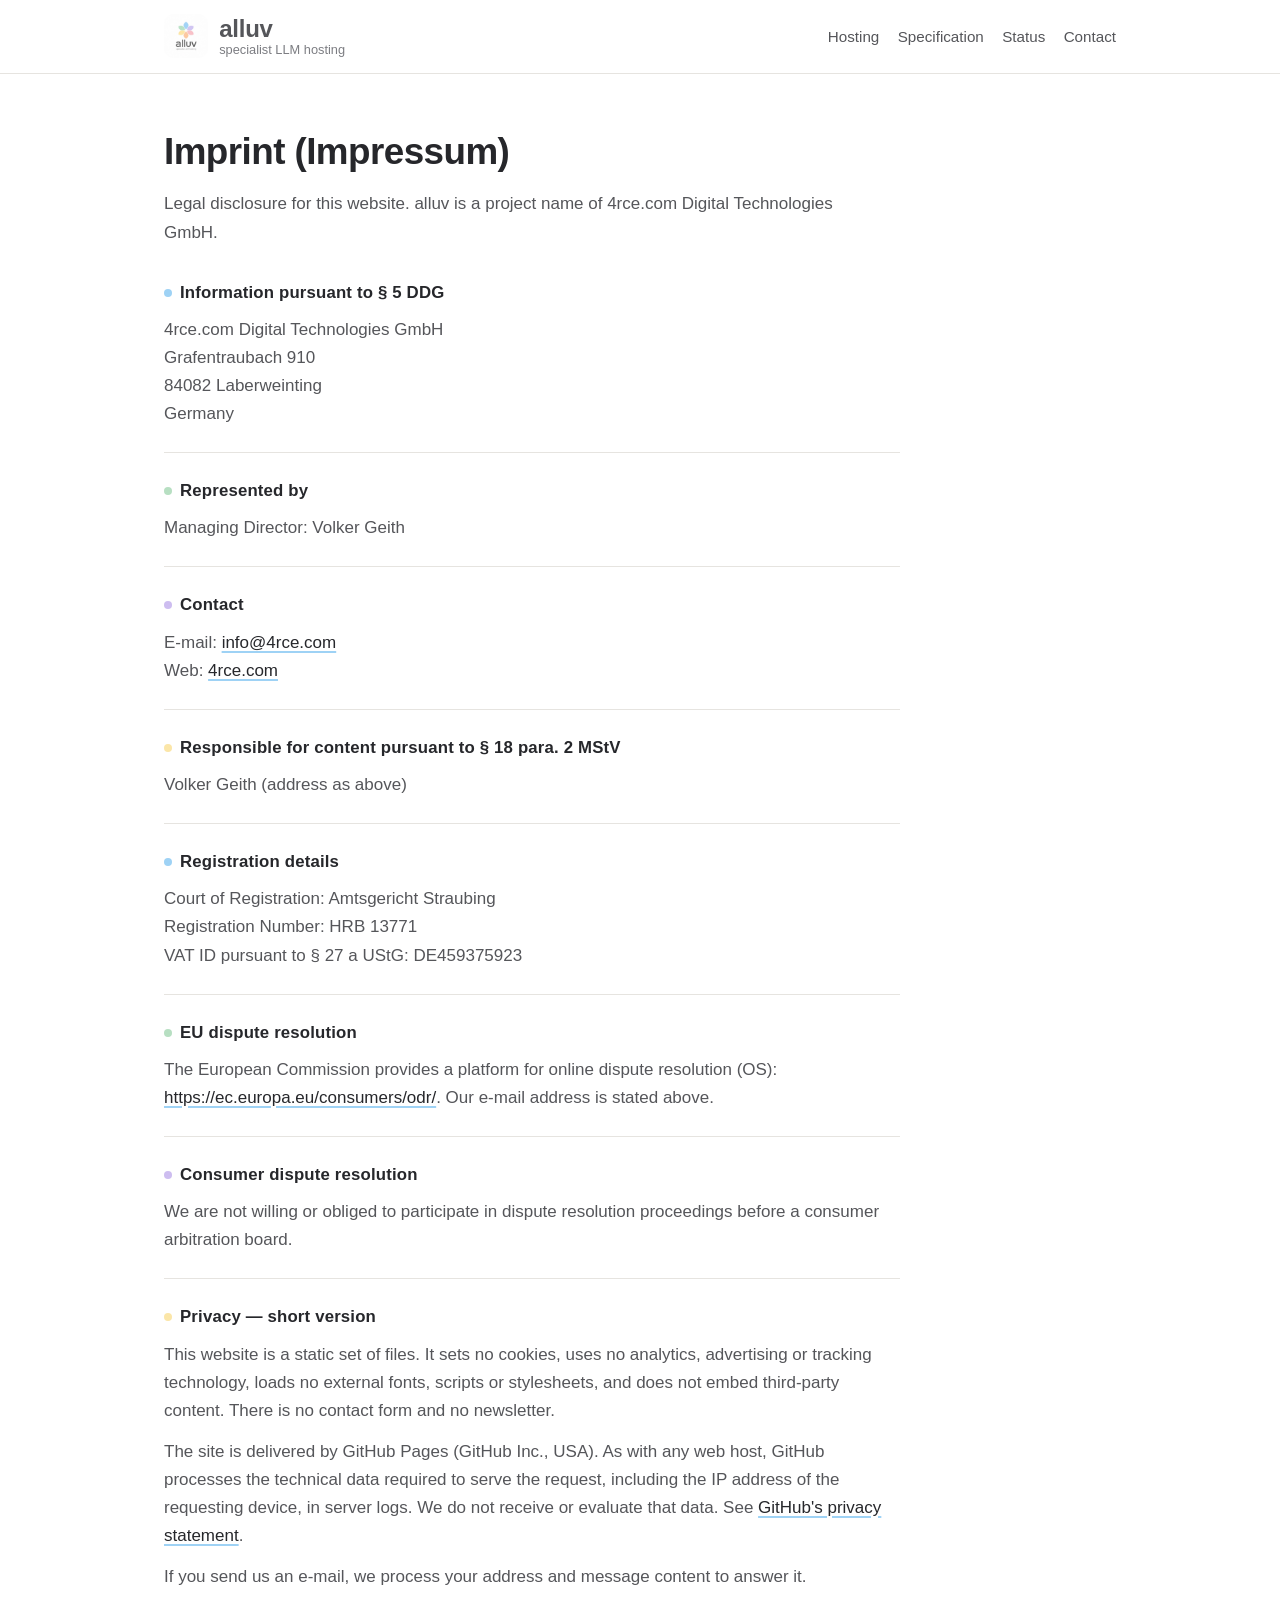
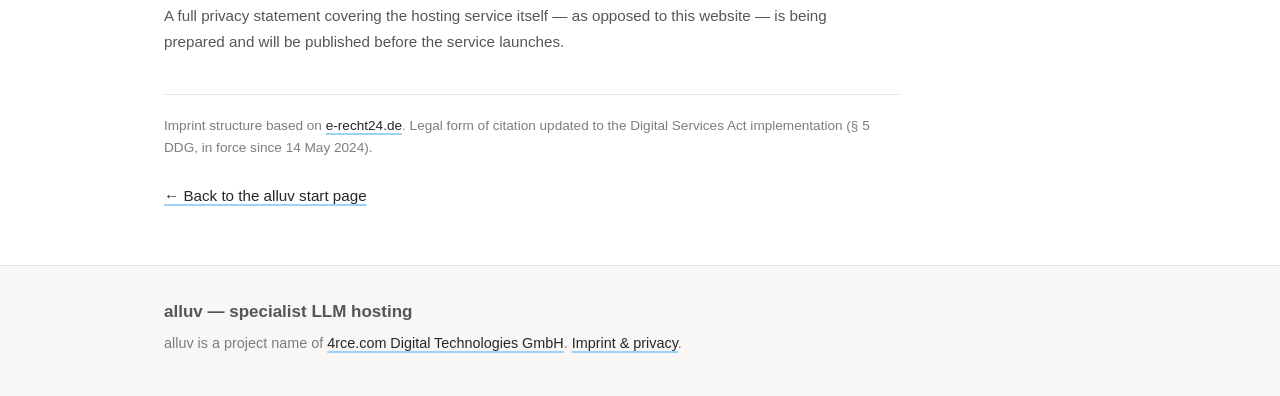
==== imprint.html @ a796c838 "Add imprint and legal disclosure page - imprint.html: information pursuant to § 5 DDG, represented b" ====
<!DOCTYPE html>
<html lang="en">
<head>
<meta charset="utf-8">
<meta name="viewport" content="width=device-width, initial-scale=1">
<title>Imprint (Impressum) — alluv</title>
<meta name="description" content="Imprint and legal disclosure for alluv, a project of 4rce.com Digital Technologies GmbH, Laberweinting, Germany.">
<meta name="robots" content="noindex,follow">
<link rel="canonical" href="https://dl4rce.github.io/alluv-website/imprint.html">
<meta name="theme-color" content="#ffffff">

<link rel="icon" href="assets/alluv-logo.jpg" type="image/jpeg">
<link rel="stylesheet" href="site.css">
</head>
<body>
<a class="skip-link" href="#main">Skip to content</a>

<header class="site-header">
  <div class="shell header-inner">
    <a class="brand" href="index.html">
      <img class="brand-mark" src="assets/alluv-logo.jpg" alt="" width="48" height="48" decoding="async">
      <span class="brand-text">
        <span class="brand-name">alluv</span>
        <span class="brand-tag">specialist LLM hosting</span>
      </span>
    </a>
    <nav class="site-nav" aria-label="Main">
      <a href="index.html#hosting">Hosting</a>
      <a href="index.html#specification">Specification</a>
      <a href="index.html#status">Status</a>
      <a href="index.html#contact">Contact</a>
    </nav>
  </div>
</header>

<main id="main" class="legal">
  <div class="shell">
    <h1>Imprint (Impressum)</h1>
    <p class="section-intro">
      Legal disclosure for this website. alluv is a project name of
      4rce.com Digital Technologies GmbH.
    </p>

    <section class="legal-block">
      <h2>Information pursuant to § 5 DDG</h2>
      <p>
        4rce.com Digital Technologies GmbH<br>
        Grafentraubach 910<br>
        84082 Laberweinting<br>
        Germany
      </p>
    </section>

    <section class="legal-block">
      <h2>Represented by</h2>
      <p>Managing Director: Volker Geith</p>
    </section>

    <section class="legal-block">
      <h2>Contact</h2>
      <p>
        E-mail: <a href="mailto:info@4rce.com">info@4rce.com</a><br>
        Web: <a href="https://4rce.com" rel="noopener">4rce.com</a>
      </p>
    </section>

    <section class="legal-block">
      <h2>Responsible for content pursuant to § 18 para. 2 MStV</h2>
      <p>Volker Geith (address as above)</p>
    </section>

    <section class="legal-block">
      <h2>Registration details</h2>
      <p>
        Court of Registration: Amtsgericht Straubing<br>
        Registration Number: HRB 13771<br>
        VAT ID pursuant to § 27 a UStG: DE459375923
      </p>
    </section>

    <section class="legal-block">
      <h2>EU dispute resolution</h2>
      <p>
        The European Commission provides a platform for online dispute resolution (OS):
        <a href="https://ec.europa.eu/consumers/odr/" rel="noopener noreferrer">https://ec.europa.eu/consumers/odr/</a>.
        Our e-mail address is stated above.
      </p>
    </section>

    <section class="legal-block">
      <h2>Consumer dispute resolution</h2>
      <p>
        We are not willing or obliged to participate in dispute resolution proceedings
        before a consumer arbitration board.
      </p>
    </section>

    <section class="legal-block">
      <h2>Privacy — short version</h2>
      <p>
        This website is a static set of files. It sets no cookies, uses no analytics,
        advertising or tracking technology, loads no external fonts, scripts or stylesheets,
        and does not embed third-party content. There is no contact form and no newsletter.
      </p>
      <p>
        The site is delivered by GitHub Pages (GitHub Inc., USA). As with any web host,
        GitHub processes the technical data required to serve the request, including the
        IP address of the requesting device, in server logs. We do not receive or evaluate
        that data. See <a href="https://docs.github.com/en/site-policy/privacy-policies/github-general-privacy-statement" rel="noopener noreferrer">GitHub's privacy statement</a>.
      </p>
      <p>
        If you send us an e-mail, we process your address and message content to answer it.
      </p>
      <p class="note">
        A full privacy statement covering the hosting service itself — as opposed to this
        website — is being prepared and will be published before the service launches.
      </p>
    </section>

    <p class="legal-source">
      Imprint structure based on <a href="https://www.e-recht24.de" rel="noopener noreferrer">e-recht24.de</a>.
      Legal form of citation updated to the Digital Services Act implementation
      (§ 5 DDG, in force since 14 May 2024).
    </p>

    <p class="legal-back"><a href="index.html">← Back to the alluv start page</a></p>
  </div>
</main>

<footer class="site-footer">
  <div class="shell footer-inner">
    <p class="footer-brand">alluv — specialist LLM hosting</p>
    <p class="footer-note">
      alluv is a project name of
      <a href="https://4rce.com" rel="noopener">4rce.com Digital Technologies GmbH</a>.
      <a href="imprint.html">Imprint &amp; privacy</a>.
    </p>
  </div>
</footer>
</body>
</html>
---- site.css ----
/*
  alluv — site stylesheet.
  Palette derives from the six-petal logo mark: pastel blue, green, violet, yellow,
  pink and orange on white, with a graphite wordmark. No external fonts, no
  dependencies, no trackers. System typography only.
*/

:root {
  --paper: #ffffff;
  --paper-alt: #f8f7f5;
  --graphite: #55565a;
  --graphite-soft: #7c7d82;
  --line: #e6e4e0;
  --ink: #26272b;

  --petal-blue: #9ed2f5;
  --petal-green: #b7dfc2;
  --petal-violet: #cdbdf0;
  --petal-yellow: #fbe6a8;
  --petal-pink: #f9c8ce;
  --petal-orange: #f8cba6;

  --radius: 14px;
  --shell: 62rem;
}

*,
*::before,
*::after {
  box-sizing: border-box;
}

html {
  -webkit-text-size-adjust: 100%;
}

body {
  margin: 0;
  background: var(--paper);
  color: var(--ink);
  font-family: -apple-system, BlinkMacSystemFont, "Segoe UI", Roboto, "Helvetica Neue", Arial, sans-serif;
  font-size: 1.0625rem;
  line-height: 1.65;
}

img {
  max-width: 100%;
  height: auto;
}

a {
  color: var(--ink);
  text-decoration-color: var(--petal-blue);
  text-decoration-thickness: 2px;
  text-underline-offset: 3px;
}

a:hover {
  text-decoration-color: var(--graphite);
}

:focus-visible {
  outline: 3px solid var(--petal-violet);
  outline-offset: 2px;
  border-radius: 4px;
}

.skip-link {
  position: absolute;
  left: -9999px;
  top: 0;
  background: var(--ink);
  color: var(--paper);
  padding: 0.6rem 1rem;
  z-index: 10;
}

.skip-link:focus {
  left: 0.5rem;
  top: 0.5rem;
}

.shell {
  width: 100%;
  max-width: var(--shell);
  margin: 0 auto;
  padding: 0 1.25rem;
}

/* ---------- header ---------- */

.site-header {
  border-bottom: 1px solid var(--line);
  background: var(--paper);
}

.header-inner {
  display: flex;
  flex-wrap: wrap;
  align-items: center;
  justify-content: space-between;
  gap: 0.75rem 1.5rem;
  padding-top: 0.9rem;
  padding-bottom: 0.9rem;
}

.brand {
  display: flex;
  align-items: center;
  gap: 0.7rem;
  text-decoration: none;
}

.brand-mark {
  width: 44px;
  height: 44px;
  border-radius: 10px;
  object-fit: cover;
}

.brand-text {
  display: flex;
  flex-direction: column;
  line-height: 1.15;
}

.brand-name {
  font-size: 1.5rem;
  font-weight: 600;
  letter-spacing: -0.01em;
  color: var(--graphite);
}

.brand-tag {
  font-size: 0.8rem;
  color: var(--graphite-soft);
}

.site-nav {
  display: flex;
  flex-wrap: wrap;
  gap: 0.35rem 1.15rem;
  font-size: 0.95rem;
}

.site-nav a {
  text-decoration: none;
  color: var(--graphite);
}

.site-nav a:hover {
  color: var(--ink);
  text-decoration: underline;
  text-decoration-color: var(--petal-blue);
}

/* ---------- hero ---------- */

.hero {
  padding: 3.5rem 0 3rem;
  background:
    radial-gradient(60rem 26rem at 12% -10%, rgba(158, 210, 245, 0.30), transparent 65%),
    radial-gradient(48rem 22rem at 88% 0%, rgba(205, 189, 240, 0.28), transparent 68%),
    radial-gradient(40rem 20rem at 60% 110%, rgba(251, 230, 168, 0.28), transparent 70%),
    var(--paper);
}

.hero h1 {
  margin: 0.6rem 0 1rem;
  font-size: clamp(2rem, 5.2vw, 3.2rem);
  line-height: 1.12;
  letter-spacing: -0.02em;
  font-weight: 600;
}

.pill {
  display: inline-block;
  margin: 0;
  padding: 0.25rem 0.75rem;
  border: 1px solid var(--line);
  border-radius: 999px;
  background: rgba(255, 255, 255, 0.75);
  font-size: 0.8rem;
  letter-spacing: 0.04em;
  text-transform: uppercase;
  color: var(--graphite);
}

.lead {
  max-width: 44rem;
  font-size: 1.15rem;
  color: var(--graphite);
}

.cta-row {
  display: flex;
  flex-wrap: wrap;
  gap: 0.65rem;
  margin: 1.6rem 0 0;
}

.button {
  display: inline-block;
  padding: 0.6rem 1.1rem;
  border-radius: 999px;
  border: 1px solid var(--ink);
  background: var(--ink);
  color: var(--paper);
  text-decoration: none;
  font-size: 0.95rem;
}

.button:hover {
  background: var(--graphite);
  border-color: var(--graphite);
  color: var(--paper);
}

.button-quiet {
  background: transparent;
  color: var(--ink);
}

.button-quiet:hover {
  background: var(--paper-alt);
  color: var(--ink);
}

.hero-mark {
  display: block;
  width: min(20rem, 70%);
  margin: 2.75rem auto 0;
  border-radius: var(--radius);
}

/* ---------- bands ---------- */

.band {
  padding: 3rem 0;
  border-top: 1px solid var(--line);
}

.band-alt {
  background: var(--paper-alt);
}

.band h2 {
  margin: 0 0 0.5rem;
  font-size: clamp(1.4rem, 3vw, 1.85rem);
  font-weight: 600;
  letter-spacing: -0.01em;
}

.section-intro {
  max-width: 44rem;
  margin: 0 0 1.75rem;
  color: var(--graphite);
}

.cards {
  display: grid;
  grid-template-columns: repeat(auto-fit, minmax(15rem, 1fr));
  gap: 1rem;
  margin: 0;
  padding: 0;
  list-style: none;
}

.card {
  padding: 1.15rem 1.25rem 1.3rem;
  border: 1px solid var(--line);
  border-radius: var(--radius);
  background: var(--paper);
}

.card h3 {
  margin: 0 0 0.45rem;
  font-size: 1.05rem;
  font-weight: 600;
}

.card p {
  margin: 0;
  color: var(--graphite);
  font-size: 0.98rem;
}

.card:nth-child(1) { border-top: 3px solid var(--petal-blue); }
.card:nth-child(2) { border-top: 3px solid var(--petal-green); }
.card:nth-child(3) { border-top: 3px solid var(--petal-violet); }

.spec-list {
  margin: 0;
  padding: 0;
  list-style: none;
  display: grid;
  grid-template-columns: repeat(auto-fit, minmax(20rem, 1fr));
  gap: 0.5rem 2rem;
  max-width: 52rem;
}

.spec-list li {
  padding-left: 1.4rem;
  position: relative;
  color: var(--graphite);
}

.spec-list li::before {
  content: "";
  position: absolute;
  left: 0;
  top: 0.62em;
  width: 0.6rem;
  height: 0.6rem;
  border-radius: 50%;
  background: var(--petal-blue);
}

.spec-list li:nth-child(2n)::before { background: var(--petal-green); }
.spec-list li:nth-child(3n)::before { background: var(--petal-violet); }
.spec-list li:nth-child(5n)::before { background: var(--petal-yellow); }

.note {
  margin: 1.5rem 0 0;
  max-width: 44rem;
  font-size: 0.95rem;
  color: var(--graphite-soft);
}

.status-list {
  margin: 0;
  display: grid;
  grid-template-columns: minmax(9rem, 12rem) 1fr;
  gap: 0.6rem 1.5rem;
  max-width: 46rem;
}

.status-list dt {
  font-weight: 600;
  color: var(--ink);
}

.status-list dd {
  margin: 0;
  color: var(--graphite);
}

/* ---------- footer ---------- */

.site-footer {
  border-top: 1px solid var(--line);
  padding: 2rem 0 2.5rem;
  background: var(--paper-alt);
}

.footer-brand {
  margin: 0 0 0.4rem;
  font-weight: 600;
  color: var(--graphite);
}

.footer-note {
  margin: 0;
  max-width: 46rem;
  font-size: 0.9rem;
  color: var(--graphite-soft);
}

/* ---------- legal pages ---------- */

.legal {
  padding: 3rem 0 3.5rem;
}

.legal h1 {
  margin: 0 0 0.5rem;
  font-size: clamp(1.7rem, 4vw, 2.3rem);
  font-weight: 600;
  letter-spacing: -0.015em;
}

.legal .section-intro {
  margin-bottom: 2rem;
}

.legal-block {
  max-width: 46rem;
  padding-top: 1.5rem;
  margin-top: 1.5rem;
  border-top: 1px solid var(--line);
}

.legal-block:first-of-type {
  border-top: 0;
  padding-top: 0;
  margin-top: 0;
}

.legal-block h2 {
  margin: 0 0 0.6rem;
  font-size: 1.05rem;
  font-weight: 600;
  letter-spacing: 0.01em;
}

.legal-block h2::before {
  content: "";
  display: inline-block;
  width: 0.5rem;
  height: 0.5rem;
  margin-right: 0.5rem;
  border-radius: 50%;
  background: var(--petal-blue);
  vertical-align: 0.06em;
}

.legal-block:nth-of-type(4n + 2) h2::before { background: var(--petal-green); }
.legal-block:nth-of-type(4n + 3) h2::before { background: var(--petal-violet); }
.legal-block:nth-of-type(4n + 4) h2::before { background: var(--petal-yellow); }

.legal-block p {
  margin: 0 0 0.8rem;
  color: var(--graphite);
}

.legal-block p:last-child {
  margin-bottom: 0;
}

.legal-source {
  max-width: 46rem;
  margin: 2.5rem 0 0;
  padding-top: 1.25rem;
  border-top: 1px solid var(--line);
  font-size: 0.85rem;
  color: var(--graphite-soft);
}

.legal-back {
  margin: 1.5rem 0 0;
  font-size: 0.95rem;
}

@media (max-width: 34rem) {
  .status-list {
    grid-template-columns: 1fr;
    gap: 0.15rem;
  }

  .status-list dd {
    margin-bottom: 0.7rem;
  }

  .hero {
    padding-top: 2.5rem;
  }
}

@media (prefers-reduced-motion: reduce) {
  * {
    animation: none !important;
    transition: none !important;
  }
}
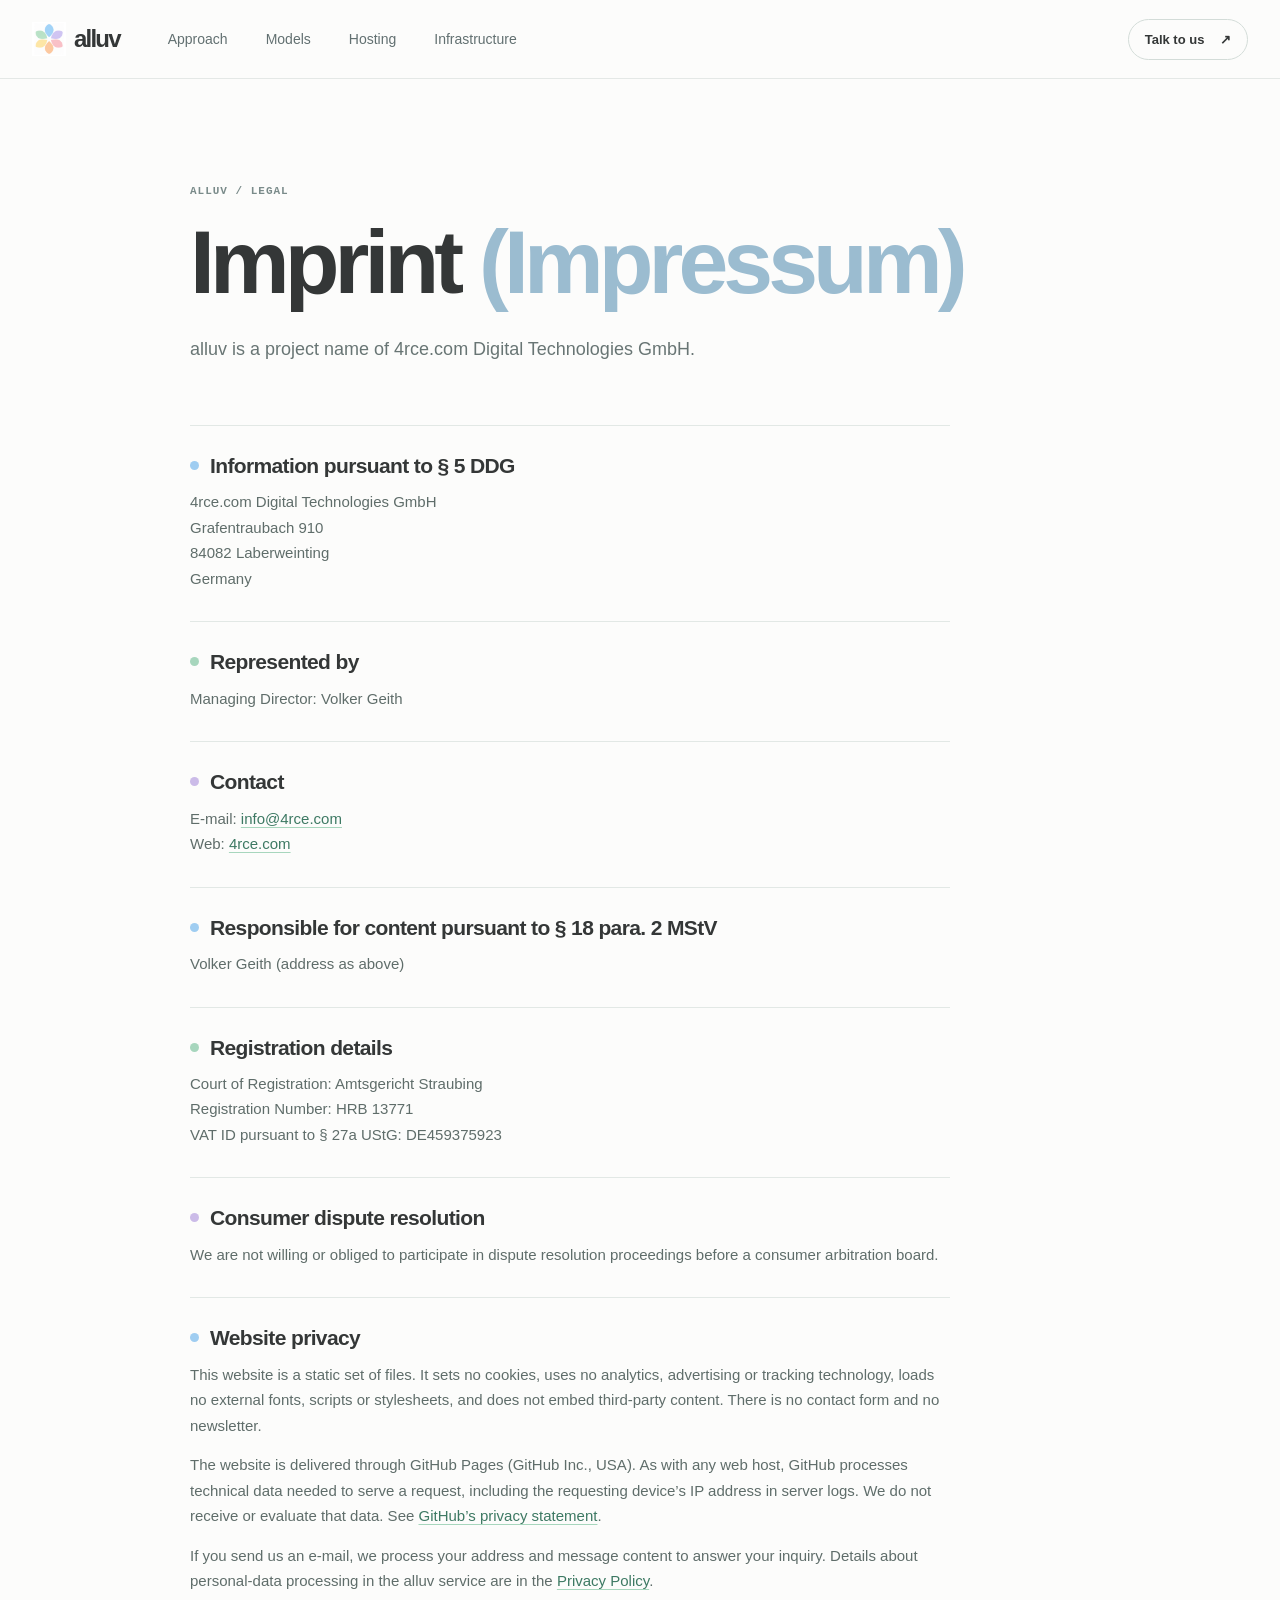
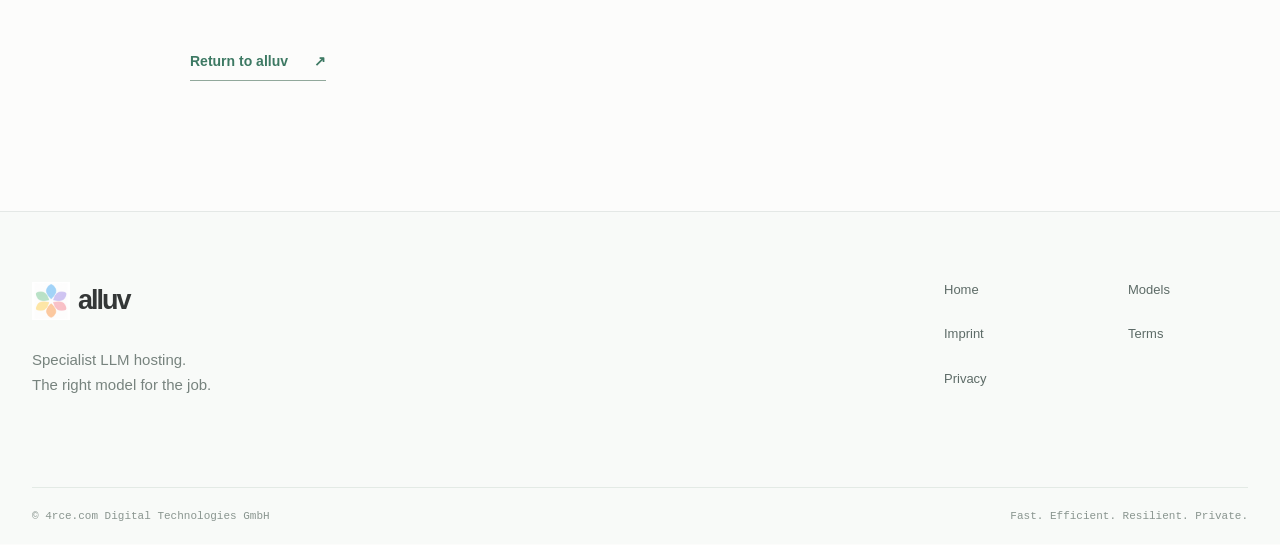
==== commit 21939fad: "Consolidate alluv pre-launch website Co-authored-by: Cursor <cursoragent@cursor.com>" ====
--- a/imprint.html
+++ b/imprint.html
@@ -1,141 +1,30 @@
-<!DOCTYPE html>
+<!doctype html>
 <html lang="en">
 <head>
-<meta charset="utf-8">
-<meta name="viewport" content="width=device-width, initial-scale=1">
-<title>Imprint (Impressum) — alluv</title>
-<meta name="description" content="Imprint and legal disclosure for alluv, a project of 4rce.com Digital Technologies GmbH, Laberweinting, Germany.">
-<meta name="robots" content="noindex,follow">
-<link rel="canonical" href="https://dl4rce.github.io/alluv-website/imprint.html">
-<meta name="theme-color" content="#ffffff">
-
-<link rel="icon" href="assets/alluv-logo.jpg" type="image/jpeg">
-<link rel="stylesheet" href="site.css">
+  <meta charset="utf-8">
+  <meta name="viewport" content="width=device-width, initial-scale=1">
+  <meta name="theme-color" content="#fcfcfb">
+  <meta name="description" content="Imprint and legal disclosure for alluv, a project of 4rce.com Digital Technologies GmbH.">
+  <meta name="robots" content="noindex,follow">
+  <link rel="canonical" href="https://alluv.ai/imprint.html">
+  <title>Imprint (Impressum) · alluv</title>
+  <link rel="icon" href="/assets/alluv-mark.png" type="image/png">
+  <link rel="stylesheet" href="/site.css?v=3">
 </head>
 <body>
-<a class="skip-link" href="#main">Skip to content</a>
-
-<header class="site-header">
-  <div class="shell header-inner">
-    <a class="brand" href="index.html">
-      <img class="brand-mark" src="assets/alluv-logo.jpg" alt="" width="48" height="48" decoding="async">
-      <span class="brand-text">
-        <span class="brand-name">alluv</span>
-        <span class="brand-tag">specialist LLM hosting</span>
-      </span>
-    </a>
-    <nav class="site-nav" aria-label="Main">
-      <a href="index.html#hosting">Hosting</a>
-      <a href="index.html#specification">Specification</a>
-      <a href="index.html#status">Status</a>
-      <a href="index.html#contact">Contact</a>
-    </nav>
-  </div>
-</header>
-
-<main id="main" class="legal">
-  <div class="shell">
-    <h1>Imprint (Impressum)</h1>
-    <p class="section-intro">
-      Legal disclosure for this website. alluv is a project name of
-      4rce.com Digital Technologies GmbH.
-    </p>
-
-    <section class="legal-block">
-      <h2>Information pursuant to § 5 DDG</h2>
-      <p>
-        4rce.com Digital Technologies GmbH<br>
-        Grafentraubach 910<br>
-        84082 Laberweinting<br>
-        Germany
-      </p>
-    </section>
-
-    <section class="legal-block">
-      <h2>Represented by</h2>
-      <p>Managing Director: Volker Geith</p>
-    </section>
-
-    <section class="legal-block">
-      <h2>Contact</h2>
-      <p>
-        E-mail: <a href="mailto:info@4rce.com">info@4rce.com</a><br>
-        Web: <a href="https://4rce.com" rel="noopener">4rce.com</a>
-      </p>
-    </section>
-
-    <section class="legal-block">
-      <h2>Responsible for content pursuant to § 18 para. 2 MStV</h2>
-      <p>Volker Geith (address as above)</p>
-    </section>
-
-    <section class="legal-block">
-      <h2>Registration details</h2>
-      <p>
-        Court of Registration: Amtsgericht Straubing<br>
-        Registration Number: HRB 13771<br>
-        VAT ID pursuant to § 27 a UStG: DE459375923
-      </p>
-    </section>
-
-    <section class="legal-block">
-      <h2>EU dispute resolution</h2>
-      <p>
-        The European Commission provides a platform for online dispute resolution (OS):
-        <a href="https://ec.europa.eu/consumers/odr/" rel="noopener noreferrer">https://ec.europa.eu/consumers/odr/</a>.
-        Our e-mail address is stated above.
-      </p>
-    </section>
-
-    <section class="legal-block">
-      <h2>Consumer dispute resolution</h2>
-      <p>
-        We are not willing or obliged to participate in dispute resolution proceedings
-        before a consumer arbitration board.
-      </p>
-    </section>
-
-    <section class="legal-block">
-      <h2>Privacy — short version</h2>
-      <p>
-        This website is a static set of files. It sets no cookies, uses no analytics,
-        advertising or tracking technology, loads no external fonts, scripts or stylesheets,
-        and does not embed third-party content. There is no contact form and no newsletter.
-      </p>
-      <p>
-        The site is delivered by GitHub Pages (GitHub Inc., USA). As with any web host,
-        GitHub processes the technical data required to serve the request, including the
-        IP address of the requesting device, in server logs. We do not receive or evaluate
-        that data. See <a href="https://docs.github.com/en/site-policy/privacy-policies/github-general-privacy-statement" rel="noopener noreferrer">GitHub's privacy statement</a>.
-      </p>
-      <p>
-        If you send us an e-mail, we process your address and message content to answer it.
-      </p>
-      <p class="note">
-        A full privacy statement covering the hosting service itself — as opposed to this
-        website — is being prepared and will be published before the service launches.
-      </p>
-    </section>
-
-    <p class="legal-source">
-      Imprint structure based on <a href="https://www.e-recht24.de" rel="noopener noreferrer">e-recht24.de</a>.
-      Legal form of citation updated to the Digital Services Act implementation
-      (§ 5 DDG, in force since 14 May 2024).
-    </p>
-
-    <p class="legal-back"><a href="index.html">← Back to the alluv start page</a></p>
-  </div>
-</main>
-
-<footer class="site-footer">
-  <div class="shell footer-inner">
-    <p class="footer-brand">alluv — specialist LLM hosting</p>
-    <p class="footer-note">
-      alluv is a project name of
-      <a href="https://4rce.com" rel="noopener">4rce.com Digital Technologies GmbH</a>.
-      <a href="imprint.html">Imprint &amp; privacy</a>.
-    </p>
-  </div>
-</footer>
+  <a class="skip-link" href="#main">Skip to content</a>
+  <header class="site-header"><div class="container header-inner"><a class="brand" href="/" aria-label="alluv home"><img src="/assets/alluv-mark.png" alt="" width="34" height="34"><span>alluv</span></a><nav class="desktop-nav" aria-label="Primary"><a href="/#approach">Approach</a><a href="/models/">Models</a><a href="/#hosting">Hosting</a><a href="/#infrastructure">Infrastructure</a></nav><a class="header-link" href="mailto:info@4rce.com?subject=alluv%20inquiry">Talk to us <span aria-hidden="true">↗</span></a></div></header>
+  <main id="main" class="legal-page"><div class="container legal-content">
+    <p class="eyebrow">ALLUV / LEGAL</p><h1>Imprint <em>(Impressum)</em></h1><p class="legal-intro">alluv is a project name of 4rce.com Digital Technologies GmbH.</p>
+    <section class="legal-block"><h2>Information pursuant to § 5 DDG</h2><p>4rce.com Digital Technologies GmbH<br>Grafentraubach 910<br>84082 Laberweinting<br>Germany</p></section>
+    <section class="legal-block"><h2>Represented by</h2><p>Managing Director: Volker Geith</p></section>
+    <section class="legal-block"><h2>Contact</h2><p>E-mail: <a href="mailto:info@4rce.com">info@4rce.com</a><br>Web: <a href="https://4rce.com" rel="noopener">4rce.com</a></p></section>
+    <section class="legal-block"><h2>Responsible for content pursuant to § 18 para. 2 MStV</h2><p>Volker Geith (address as above)</p></section>
+    <section class="legal-block"><h2>Registration details</h2><p>Court of Registration: Amtsgericht Straubing<br>Registration Number: HRB 13771<br>VAT ID pursuant to § 27a UStG: DE459375923</p></section>
+    <section class="legal-block"><h2>Consumer dispute resolution</h2><p>We are not willing or obliged to participate in dispute resolution proceedings before a consumer arbitration board.</p></section>
+    <section class="legal-block"><h2>Website privacy</h2><p>This website is a static set of files. It sets no cookies, uses no analytics, advertising or tracking technology, loads no external fonts, scripts or stylesheets, and does not embed third-party content. There is no contact form and no newsletter.</p><p>The website is delivered through GitHub Pages (GitHub Inc., USA). As with any web host, GitHub processes technical data needed to serve a request, including the requesting device’s IP address in server logs. We do not receive or evaluate that data. See <a href="https://docs.github.com/en/site-policy/privacy-policies/github-general-privacy-statement" rel="noopener noreferrer">GitHub’s privacy statement</a>.</p><p>If you send us an e-mail, we process your address and message content to answer your inquiry. Details about personal-data processing in the alluv service are in the <a href="/privacy.html">Privacy Policy</a>.</p></section>
+    <p class="legal-back"><a class="text-link" href="/">Return to alluv <span aria-hidden="true">↗</span></a></p>
+  </div></main>
+  <footer class="site-footer"><div class="container footer-main"><div><a class="brand footer-brand" href="/"><img src="/assets/alluv-mark.png" alt="" width="38" height="38"><span>alluv</span></a><p>Specialist LLM hosting.<br>The right model for the job.</p></div><nav aria-label="Footer"><a href="/">Home</a><a href="/models/">Models</a><a href="/imprint.html">Imprint</a><a href="/terms.html">Terms</a><a href="/privacy.html">Privacy</a></nav></div><div class="container footer-bottom"><span>© 4rce.com Digital Technologies GmbH</span><span>Fast. Efficient. Resilient. Private.</span></div></footer>
 </body>
 </html>
--- a/site.css
+++ b/site.css
@@ -1,464 +1,19 @@
-/*
-  alluv — site stylesheet.
-  Palette derives from the six-petal logo mark: pastel blue, green, violet, yellow,
-  pink and orange on white, with a graphite wordmark. No external fonts, no
-  dependencies, no trackers. System typography only.
-*/
+:root{--ink:#343737;--muted:#687274;--line:#e4e8e6;--paper:#fcfcfb;--blue:#d9ecfb;--mint:#dff4e8;--lavender:#eee8fb;--peach:#ffeadc;--yellow:#fff1c7;--pink:#fbe6ec;--mono:ui-monospace,SFMono-Regular,Menlo,Consolas,monospace;--sans:Inter,-apple-system,BlinkMacSystemFont,"Segoe UI",sans-serif}
+*{box-sizing:border-box}html{scroll-behavior:smooth}body{margin:0;background:var(--paper);color:var(--ink);font-family:var(--sans);-webkit-font-smoothing:antialiased}img{display:block;max-width:100%}a{color:inherit;text-decoration:none}button{font:inherit}h1,h2,h3,p{margin-top:0}h1,h2,h3{font-weight:550;letter-spacing:-.055em}h1 em,h2 em{font-style:normal;color:#8b9ca7}h1{font-size:clamp(4.1rem,7.5vw,8rem);line-height:.98;margin-bottom:32px}h2{font-size:clamp(3rem,5.7vw,6.25rem);line-height:1.02;margin-bottom:0}h3{font-size:clamp(1.4rem,2vw,2.2rem);line-height:1.13}p{line-height:1.65}.container{width:min(100% - 64px,1280px);margin-inline:auto}.eyebrow{font:600 11px/1.4 var(--mono);letter-spacing:.09em;color:#7a8b8a;text-transform:uppercase}.status-dot{display:inline-block;width:8px;height:8px;border-radius:50%;background:#9bc5b4;margin-right:9px;vertical-align:1px}.skip-link{position:absolute;left:12px;top:-100px;padding:12px 18px;background:#fff;z-index:100}.skip-link:focus{top:12px}a:focus-visible,summary:focus-visible{outline:2px solid #4e8bb0;outline-offset:4px}
+.site-header{position:sticky;top:0;z-index:30;background:rgba(252,252,251,.94);border-bottom:1px solid var(--line);-webkit-backdrop-filter:blur(15px);backdrop-filter:blur(15px)}.header-inner{height:78px;display:flex;align-items:center;gap:48px}.brand{display:inline-flex;align-items:center;gap:8px;font-size:24px;font-weight:660;letter-spacing:-.075em;line-height:1}.brand img{width:34px;height:34px;object-fit:contain}.desktop-nav{display:flex;align-items:center;gap:38px;font-size:14px;color:#627071}.desktop-nav a:hover,.desktop-nav a[aria-current=page]{color:var(--ink)}.header-link{margin-left:auto;font-size:13px;font-weight:600;border:1px solid #d3dcd8;border-radius:999px;padding:12px 16px;transition:background .2s,border-color .2s}.header-link:hover{background:var(--mint);border-color:#c8e6d7}.header-link span{margin-left:12px}.mobile-nav{display:none}
+.hero{min-height:760px;display:grid;grid-template-columns:minmax(0,1.08fr) minmax(0,.92fr);align-items:center;gap:56px;padding-top:108px;padding-bottom:112px}.hero-copy{padding-bottom:26px}.hero-copy .eyebrow{margin-bottom:28px}.hero h1{font-size:clamp(4.1rem,7.5vw,6.25rem);white-space:normal;text-wrap:balance}.hero h1 em{color:#9bbcd0}.hero-description{max-width:610px;font-size:18px;line-height:1.62;color:#606d6e;margin-bottom:28px}.hero-actions{display:flex;flex-wrap:wrap;gap:12px}.button{display:inline-flex;align-items:center;justify-content:space-between;gap:28px;border-radius:10px;padding:15px 18px;font-size:14px;font-weight:600;transition:transform .2s,background .2s,border-color .2s}.button:hover{transform:translateY(-2px)}.button-primary{background:#3a4547;color:white;border:1px solid #3a4547}.button-primary:hover{background:#53676b}.button-quiet{border:1px solid #dbe1de;background:white}.button-quiet:hover{background:#f6fbf8}.hero-footnote{margin-top:48px;margin-bottom:0;color:#778481;font:500 12px/1.5 var(--mono)}
+.hero-art{min-height:550px;border:1px solid #dfe7e4;border-radius:18px;background:linear-gradient(145deg,#f8fbfd 0%,#fbfafc 46%,#f5fbf6 100%);box-shadow:0 20px 80px rgba(99,123,123,.07);padding:22px 24px 0;position:relative;overflow:hidden}.hero-art:before{content:"";position:absolute;inset:40px -50px 20px;background:radial-gradient(ellipse at 60% 35%,rgba(218,235,253,.66),transparent 42%),radial-gradient(ellipse at 20% 70%,rgba(217,245,227,.55),transparent 47%);pointer-events:none}.art-topline,.art-bottomline{position:relative;display:flex;align-items:center;justify-content:space-between;color:#84918e;font:500 10px/1.4 var(--mono);letter-spacing:.04em}.art-topline{padding-bottom:16px;border-bottom:1px solid #dce5e3}.art-sparkle{font-size:18px;color:#a9c8b9}.art-brand{position:relative;display:flex;justify-content:center;height:214px;overflow:hidden}.art-brand img{width:224px;height:224px;mix-blend-mode:multiply;object-fit:cover;object-position:center}.art-flow{position:relative;display:flex;align-items:center;gap:12px;margin:4px 0 13px}.flow-label{font:600 10px var(--mono);letter-spacing:.1em;color:#92a09c;white-space:nowrap}.flow-connector{height:1px;background:#cbd6d2;flex:1;position:relative}.flow-connector:after{content:"";width:5px;height:5px;border-top:1px solid #94a9a4;border-right:1px solid #94a9a4;transform:rotate(45deg);position:absolute;right:0;top:-2px}.art-rows{position:relative;border:1px solid #dce5e2;border-radius:11px;overflow:hidden;background:rgba(255,255,255,.78)}.art-rows>div{height:54px;display:grid;grid-template-columns:28px 1fr auto 8px;gap:12px;align-items:center;padding:0 14px;border-top:1px solid #e8eeeb;font-size:12px;color:#687475}.art-rows>div:first-child{border-top:0}.art-index{font:11px var(--mono);color:#a9b7b2}.art-rows code{font:11px var(--mono);color:#465554}.art-rows i{width:7px;height:7px;border-radius:50%}.tone-blue{background:#9fcdf1}.tone-mint{background:#a7d6bd}.tone-peach{background:#efbd9f}.art-bottomline{margin-top:19px;border-top:1px solid #dce5e3;padding-top:15px}.art-bottomline span:last-child{font-size:16px}
+.values-strip{border-top:1px solid var(--line);border-bottom:1px solid var(--line);background:#f6f9f7}.values-inner{display:grid;grid-template-columns:repeat(4,1fr)}.values-inner span{padding:22px 24px;border-left:1px solid #e0e8e3;font:500 14px var(--mono);color:#53625e}.values-inner span:last-child{border-right:1px solid #e0e8e3}.section{padding-block:138px}.section-heading{max-width:830px;margin-bottom:56px}.section-heading .eyebrow{margin-bottom:27px}.section-heading>p:last-child{font-size:18px;color:#677474;max-width:690px;margin:30px 0 0}.section-heading h2 em,.catalog-section-head h2 em,.infra-copy h2 em,.catalog-end h2 em{color:#a2bab2}.approach-grid{display:grid;grid-template-columns:1fr 1fr;gap:14px}.feature{min-height:420px;border:1px solid #e3e7e6;border-radius:18px;padding:28px 30px;display:flex;flex-direction:column;justify-content:space-between;overflow:hidden}.feature-wide{grid-column:1/-1;min-height:390px;display:grid;grid-template-columns:1fr 1fr;grid-template-rows:auto 1fr;column-gap:70px}.feature-wide>.feature-number{grid-column:1/-1}.feature-wide>.feature-glyph{grid-column:2;grid-row:2}.feature-wide>div:last-child{grid-column:1;grid-row:2;align-self:end}.feature-blue{background:#eaf5fc}.feature-lavender{background:#f4f0fb}.feature-mint{background:#edf8f0}.feature-number{font:600 10px var(--mono);letter-spacing:.08em;color:#7c9293}.feature h3{max-width:620px;margin-bottom:16px}.feature p{color:#637071;max-width:600px;font-size:15px;line-height:1.65;margin-bottom:0}.feature-glyph{height:260px;position:relative;align-self:center}.glyph-center{width:70px;height:70px;border-radius:50%;background:#c7e2f5;position:absolute;top:95px;left:calc(50% - 35px);box-shadow:0 0 0 30px rgba(255,255,255,.35)}.glyph-ring{position:absolute;left:50%;top:50%;border:1px solid #bbd5e5;border-radius:50%;transform:translate(-50%,-50%)}.ring-one{width:160px;height:160px}.ring-two{width:230px;height:230px}.ring-three{width:300px;height:300px}.feature-mini-art{height:170px;align-self:center}.bars-art{display:flex;align-items:flex-end;gap:14px;padding-bottom:20px}.bars-art i{display:block;width:26px;height:50px;background:#d0c3ec;border-radius:6px 6px 2px 2px}.bars-art i:nth-child(2){height:92px;background:#bfb0e4}.bars-art i:nth-child(3){height:125px;background:#a893d9}.bars-art i:nth-child(4){height:75px}.shield-art{width:125px;height:145px;background:#d3eddf;clip-path:polygon(50% 0,100% 18%,100% 65%,50% 100%,0 65%,0 18%);display:grid;place-items:center;border-radius:16px}.shield-art span{font:600 37px var(--mono);color:#78ab90}
+.model-preview{background:#f5f8f7;border-block:1px solid var(--line)}.split-heading{max-width:none;display:flex;align-items:end;justify-content:space-between;gap:48px}.split-heading>p:last-child{max-width:360px;margin:0 0 4px}.model-table{border:1px solid #dce4e0;border-radius:14px;overflow:hidden;background:white}.table-head,.model-row{display:grid;grid-template-columns:minmax(180px,1.2fr) minmax(240px,1.75fr) minmax(250px,1.4fr) 28px;column-gap:20px;align-items:center;padding-inline:24px}.table-head{min-height:47px;background:#edf3f0;color:#75837e;font:600 10px var(--mono);letter-spacing:.06em}.model-row{min-height:91px;border-top:1px solid #e6ece8;font-size:13px;color:#5f6d6a;scroll-margin-top:96px;transition:background .2s}.model-row:hover,.model-row:target{background:#f6faf8}.model-row code{font:600 13px var(--mono);letter-spacing:-.025em;color:#39494a}.model-row b{font-weight:400;font-size:19px;color:#7e9a8c}.row-index{font:12px var(--mono);color:#adb9b3;text-align:right}.tags{display:flex;flex-wrap:wrap;gap:5px}.tags small{font:500 10px var(--mono);color:#687e76;background:#f1f7f2;border:1px solid #e1eee5;padding:6px 8px;border-radius:5px;white-space:nowrap}.text-link{display:inline-flex;align-items:center;gap:26px;font-size:14px;font-weight:600;border-bottom:1px solid #91a89b;padding-bottom:7px}.text-link:hover{color:#5e9880}.catalog-link{margin-top:34px}
+.infra-card{display:grid;grid-template-columns:1fr 1fr;min-height:570px;border:1px solid #e4e6e0;border-radius:18px;overflow:hidden;background:#fbfaf7}.infra-copy{padding:60px 62px;display:flex;flex-direction:column;align-items:flex-start}.infra-copy h2{margin:28px 0 auto}.infra-copy h2 em{color:#b9baa0}.infra-copy h3{font-size:23px;margin:24px 0 11px}.infra-copy p:not(.eyebrow){max-width:460px;color:#697270;font-size:15px}.infra-copy .text-link{margin-top:30px}.infra-visual{position:relative;background:linear-gradient(145deg,#fff3d6,#f4f7e6 60%,#e2f2e9);overflow:hidden}.sun-disc{position:absolute;width:210px;height:210px;border-radius:50%;top:52px;left:calc(50% - 105px);background:#ffe4a6;box-shadow:0 0 0 45px rgba(255,240,197,.45),0 0 0 98px rgba(255,246,218,.4)}.solar-grid{position:absolute;left:8%;right:8%;bottom:56px;display:grid;grid-template-columns:repeat(4,1fr);grid-template-rows:repeat(3,64px);gap:6px;transform:perspective(450px) rotateX(26deg)}.solar-grid i{border:1px solid #8eaf9f;background:linear-gradient(135deg,#c6dfd1,#9fc5b4);box-shadow:inset 0 0 0 2px rgba(255,255,255,.26)}.solar-caption{position:absolute;bottom:20px;left:8%;font:600 10px var(--mono);letter-spacing:.07em;color:#789987}
+.site-footer{border-top:1px solid var(--line);background:#f8faf8}.footer-main{display:flex;justify-content:space-between;gap:60px;padding-top:70px;padding-bottom:90px}.footer-brand{font-size:27px}.footer-brand img{width:38px;height:38px}.footer-main p{font-size:15px;color:#77837e;margin:24px 0 0}.footer-main nav{display:grid;grid-template-columns:repeat(2,minmax(120px,1fr));gap:18px 64px;font-size:13px;color:#5d6b67}.footer-main nav a:hover{color:#336b56}.footer-bottom{padding-block:22px;border-top:1px solid #e3eae5;display:flex;justify-content:space-between;gap:20px;color:#89958f;font:11px var(--mono)}
+.catalog-hero{min-height:660px;display:grid;grid-template-columns:1fr .7fr;gap:40px;align-items:center;padding-block:100px 110px}.catalog-hero .eyebrow{margin-bottom:28px}.catalog-hero h1{font-size:clamp(4.4rem,7vw,7.8rem);margin-bottom:32px}.catalog-hero h1 em{color:#a8c6b4}.catalog-hero p:not(.eyebrow){font-size:18px;color:#687574;max-width:630px}.catalog-jump{display:flex;gap:24px;margin-top:46px}.catalog-jump a{font-size:13px;font-weight:600;border-bottom:1px solid #bacdc2;padding-bottom:9px}.catalog-jump span{margin-left:16px;color:#8eac9e}.catalog-hero-art{height:440px;border:1px solid #e4ebe5;border-radius:50%;display:flex;flex-direction:column;align-items:center;justify-content:center;background:radial-gradient(circle at center,#fff 0%,#f7fbf8 60%,#f3f8f5 100%);position:relative;overflow:hidden}.catalog-hero-art img{position:relative;z-index:2;mix-blend-mode:multiply}.catalog-hero-art>span{position:relative;z-index:2;font:10px var(--mono);color:#8b9e94;letter-spacing:.1em;margin-top:-12px}.catalog-orbit{border:1px solid #e2eee5;border-radius:50%;position:absolute;inset:32px}.orbit-b{inset:72px}.catalog-section{padding-block:90px 125px;scroll-margin-top:78px}.catalog-section-head{display:flex;justify-content:space-between;align-items:end;gap:60px;margin-bottom:42px}.catalog-section-head .eyebrow{margin-bottom:24px}.catalog-section-head p:last-child{max-width:350px;font-size:16px;color:#6a7975;margin-bottom:8px}.full-table .model-row{min-height:99px}.language-section{background:#f5f8f7;border-block:1px solid var(--line)}.catalog-end{padding-block:110px;display:flex;align-items:end;justify-content:space-between;gap:40px}.catalog-end .eyebrow{margin-bottom:25px}.catalog-end .button{margin-bottom:10px}.error-page{min-height:100vh;max-width:650px;margin:auto;padding:50px 28px;display:flex;flex-direction:column;align-items:flex-start;justify-content:center}.error-page .eyebrow{margin:55px 0 18px}.error-page h1{font-size:clamp(4rem,9vw,7rem);margin-bottom:12px}.error-page p:not(.eyebrow){color:#697675}.error-page .text-link{margin-top:18px}
+@media (max-width:1100px){.hero{gap:28px;min-height:680px}.hero h1{font-size:clamp(3.8rem,7vw,6rem)}.hero-art{min-height:520px}.table-head,.model-row{grid-template-columns:minmax(155px,1fr) minmax(200px,1.4fr) minmax(170px,1.2fr) 20px;gap:12px;padding-inline:16px}.infra-copy{padding:48px}}
+@media (max-width:800px){.container{width:min(100% - 40px,1280px)}.header-inner{height:70px}.desktop-nav,.header-link{display:none}.mobile-nav{display:block;margin-left:auto;position:relative}.mobile-nav summary{list-style:none;width:44px;height:40px;border:1px solid #dbe3df;border-radius:8px;display:flex;flex-direction:column;justify-content:center;gap:5px;padding:0 11px;cursor:pointer}.mobile-nav summary::-webkit-details-marker{display:none}.mobile-nav summary span{height:1px;background:#465954;width:20px}.mobile-nav nav{position:absolute;right:0;top:48px;width:min(300px,calc(100vw - 40px));padding:12px;background:#fff;border:1px solid var(--line);border-radius:12px;box-shadow:0 20px 45px rgba(73,90,83,.12);display:grid}.mobile-nav nav a{padding:13px 14px;font-size:14px;border-radius:7px}.mobile-nav nav a:hover{background:#f2f8f4}.hero{grid-template-columns:1fr;padding-top:90px;padding-bottom:100px;gap:45px}.hero-copy{padding:0}.hero h1{font-size:clamp(4.5rem,9vw,7rem)}.hero-art{min-height:550px;width:min(100%,620px);justify-self:center}.section{padding-block:100px}.feature-wide{grid-template-columns:1.2fr .8fr}.split-heading,.catalog-section-head{align-items:start}.table-head,.model-row{grid-template-columns:minmax(150px,1fr) minmax(190px,1.5fr) minmax(160px,1fr) 18px}.tags small:nth-child(n+3){display:none}.infra-card{min-height:520px}.infra-copy{padding:38px}.catalog-hero{grid-template-columns:1fr .65fr;min-height:570px}.catalog-hero h1{font-size:clamp(4.1rem,7vw,6rem)}.catalog-hero-art{height:310px}.catalog-hero-art img{width:200px;height:200px}}
+@media (max-width:620px){.container{width:min(100% - 32px,1280px)}h1{font-size:clamp(3.65rem,13vw,5.5rem)}h2{font-size:clamp(3rem,11vw,4.5rem)}.hero{padding-top:76px;padding-bottom:78px;gap:46px}.hero h1{font-size:clamp(3.65rem,12vw,5.4rem);white-space:normal}.hero-description{font-size:16px}.hero-footnote{margin-top:35px}.hero-art{min-height:515px;padding:20px 16px 0}.art-brand{height:195px}.art-brand img{width:210px;height:210px}.art-rows>div{grid-template-columns:22px 1fr auto 6px;gap:7px;padding:0 10px}.art-rows code{font-size:10px}.values-inner{grid-template-columns:repeat(2,1fr)}.values-inner span:nth-child(2){border-right:1px solid #e0e8e3}.values-inner span:nth-child(n+3){border-top:1px solid #e0e8e3}.values-inner span{padding:19px 17px}.section{padding-block:80px}.section-heading{margin-bottom:34px}.section-heading .eyebrow{margin-bottom:19px}.section-heading>p:last-child{font-size:16px;margin-top:24px}.approach-grid{grid-template-columns:1fr;gap:11px}.feature,.feature-wide{min-height:350px;padding:23px 24px;display:flex;flex-direction:column}.feature-wide{grid-column:auto;min-height:470px}.feature-wide>.feature-glyph{height:200px;width:100%;order:1}.feature-wide>div:last-child{order:2}.feature-wide .glyph-center{top:65px}.feature-wide .ring-three{width:230px;height:230px}.feature-wide .ring-two{width:180px;height:180px}.feature-wide .ring-one{width:130px;height:130px}.feature-mini-art{height:120px}.bars-art i:nth-child(3){height:100px}.shield-art{width:100px;height:120px}.split-heading,.catalog-section-head{display:block}.split-heading>p:last-child,.catalog-section-head p:last-child{margin:24px 0 0;max-width:520px;font-size:15px}.table-head{display:none}.model-row{display:grid;grid-template-columns:1fr auto;gap:10px;min-height:0;padding:20px 18px}.model-row code{grid-column:1;font-size:13px}.model-row>span:nth-child(2){grid-column:1/-1;grid-row:2;font-size:13px}.model-row .tags{grid-column:1/-1;grid-row:3}.model-row b,.row-index{grid-column:2;grid-row:1}.tags small:nth-child(n+3){display:inline-block}.infra-card{grid-template-columns:1fr}.infra-copy{padding:33px 27px 44px}.infra-copy h2{margin:22px 0 35px}.infra-visual{height:380px}.solar-grid{grid-template-rows:repeat(3,45px)}.sun-disc{width:160px;height:160px;left:calc(50% - 80px)}.footer-main{padding-top:55px;padding-bottom:62px;display:block}.footer-main nav{margin-top:45px;gap:20px}.footer-bottom{flex-direction:column;gap:8px}.catalog-hero{grid-template-columns:1fr;padding-top:78px;padding-bottom:55px;gap:44px}.catalog-hero h1{font-size:clamp(3.7rem,12vw,5.6rem)}.catalog-hero p:not(.eyebrow){font-size:16px}.catalog-jump{flex-wrap:wrap;gap:18px 26px;margin-top:31px}.catalog-hero-art{height:300px;width:300px;max-width:100%;justify-self:center}.catalog-section{padding-block:75px 90px}.catalog-section-head{margin-bottom:32px}.full-table .model-row{min-height:0}.catalog-end{padding-block:75px;display:block}.catalog-end .button{margin-top:30px}.error-page{min-height:85vh}}
+@media (prefers-reduced-motion:reduce){html{scroll-behavior:auto}.button,.model-row,.header-link{transition:none}}
 
-:root {
-  --paper: #ffffff;
-  --paper-alt: #f8f7f5;
-  --graphite: #55565a;
-  --graphite-soft: #7c7d82;
-  --line: #e6e4e0;
-  --ink: #26272b;
-
-  --petal-blue: #9ed2f5;
-  --petal-green: #b7dfc2;
-  --petal-violet: #cdbdf0;
-  --petal-yellow: #fbe6a8;
-  --petal-pink: #f9c8ce;
-  --petal-orange: #f8cba6;
-
-  --radius: 14px;
-  --shell: 62rem;
-}
-
-*,
-*::before,
-*::after {
-  box-sizing: border-box;
-}
-
-html {
-  -webkit-text-size-adjust: 100%;
-}
-
-body {
-  margin: 0;
-  background: var(--paper);
-  color: var(--ink);
-  font-family: -apple-system, BlinkMacSystemFont, "Segoe UI", Roboto, "Helvetica Neue", Arial, sans-serif;
-  font-size: 1.0625rem;
-  line-height: 1.65;
-}
-
-img {
-  max-width: 100%;
-  height: auto;
-}
-
-a {
-  color: var(--ink);
-  text-decoration-color: var(--petal-blue);
-  text-decoration-thickness: 2px;
-  text-underline-offset: 3px;
-}
-
-a:hover {
-  text-decoration-color: var(--graphite);
-}
-
-:focus-visible {
-  outline: 3px solid var(--petal-violet);
-  outline-offset: 2px;
-  border-radius: 4px;
-}
-
-.skip-link {
-  position: absolute;
-  left: -9999px;
-  top: 0;
-  background: var(--ink);
-  color: var(--paper);
-  padding: 0.6rem 1rem;
-  z-index: 10;
-}
-
-.skip-link:focus {
-  left: 0.5rem;
-  top: 0.5rem;
-}
-
-.shell {
-  width: 100%;
-  max-width: var(--shell);
-  margin: 0 auto;
-  padding: 0 1.25rem;
-}
-
-/* ---------- header ---------- */
-
-.site-header {
-  border-bottom: 1px solid var(--line);
-  background: var(--paper);
-}
-
-.header-inner {
-  display: flex;
-  flex-wrap: wrap;
-  align-items: center;
-  justify-content: space-between;
-  gap: 0.75rem 1.5rem;
-  padding-top: 0.9rem;
-  padding-bottom: 0.9rem;
-}
-
-.brand {
-  display: flex;
-  align-items: center;
-  gap: 0.7rem;
-  text-decoration: none;
-}
-
-.brand-mark {
-  width: 44px;
-  height: 44px;
-  border-radius: 10px;
-  object-fit: cover;
-}
-
-.brand-text {
-  display: flex;
-  flex-direction: column;
-  line-height: 1.15;
-}
-
-.brand-name {
-  font-size: 1.5rem;
-  font-weight: 600;
-  letter-spacing: -0.01em;
-  color: var(--graphite);
-}
-
-.brand-tag {
-  font-size: 0.8rem;
-  color: var(--graphite-soft);
-}
-
-.site-nav {
-  display: flex;
-  flex-wrap: wrap;
-  gap: 0.35rem 1.15rem;
-  font-size: 0.95rem;
-}
-
-.site-nav a {
-  text-decoration: none;
-  color: var(--graphite);
-}
-
-.site-nav a:hover {
-  color: var(--ink);
-  text-decoration: underline;
-  text-decoration-color: var(--petal-blue);
-}
-
-/* ---------- hero ---------- */
-
-.hero {
-  padding: 3.5rem 0 3rem;
-  background:
-    radial-gradient(60rem 26rem at 12% -10%, rgba(158, 210, 245, 0.30), transparent 65%),
-    radial-gradient(48rem 22rem at 88% 0%, rgba(205, 189, 240, 0.28), transparent 68%),
-    radial-gradient(40rem 20rem at 60% 110%, rgba(251, 230, 168, 0.28), transparent 70%),
-    var(--paper);
-}
-
-.hero h1 {
-  margin: 0.6rem 0 1rem;
-  font-size: clamp(2rem, 5.2vw, 3.2rem);
-  line-height: 1.12;
-  letter-spacing: -0.02em;
-  font-weight: 600;
-}
-
-.pill {
-  display: inline-block;
-  margin: 0;
-  padding: 0.25rem 0.75rem;
-  border: 1px solid var(--line);
-  border-radius: 999px;
-  background: rgba(255, 255, 255, 0.75);
-  font-size: 0.8rem;
-  letter-spacing: 0.04em;
-  text-transform: uppercase;
-  color: var(--graphite);
-}
-
-.lead {
-  max-width: 44rem;
-  font-size: 1.15rem;
-  color: var(--graphite);
-}
-
-.cta-row {
-  display: flex;
-  flex-wrap: wrap;
-  gap: 0.65rem;
-  margin: 1.6rem 0 0;
-}
-
-.button {
-  display: inline-block;
-  padding: 0.6rem 1.1rem;
-  border-radius: 999px;
-  border: 1px solid var(--ink);
-  background: var(--ink);
-  color: var(--paper);
-  text-decoration: none;
-  font-size: 0.95rem;
-}
-
-.button:hover {
-  background: var(--graphite);
-  border-color: var(--graphite);
-  color: var(--paper);
-}
-
-.button-quiet {
-  background: transparent;
-  color: var(--ink);
-}
-
-.button-quiet:hover {
-  background: var(--paper-alt);
-  color: var(--ink);
-}
-
-.hero-mark {
-  display: block;
-  width: min(20rem, 70%);
-  margin: 2.75rem auto 0;
-  border-radius: var(--radius);
-}
-
-/* ---------- bands ---------- */
-
-.band {
-  padding: 3rem 0;
-  border-top: 1px solid var(--line);
-}
-
-.band-alt {
-  background: var(--paper-alt);
-}
-
-.band h2 {
-  margin: 0 0 0.5rem;
-  font-size: clamp(1.4rem, 3vw, 1.85rem);
-  font-weight: 600;
-  letter-spacing: -0.01em;
-}
-
-.section-intro {
-  max-width: 44rem;
-  margin: 0 0 1.75rem;
-  color: var(--graphite);
-}
-
-.cards {
-  display: grid;
-  grid-template-columns: repeat(auto-fit, minmax(15rem, 1fr));
-  gap: 1rem;
-  margin: 0;
-  padding: 0;
-  list-style: none;
-}
-
-.card {
-  padding: 1.15rem 1.25rem 1.3rem;
-  border: 1px solid var(--line);
-  border-radius: var(--radius);
-  background: var(--paper);
-}
-
-.card h3 {
-  margin: 0 0 0.45rem;
-  font-size: 1.05rem;
-  font-weight: 600;
-}
-
-.card p {
-  margin: 0;
-  color: var(--graphite);
-  font-size: 0.98rem;
-}
-
-.card:nth-child(1) { border-top: 3px solid var(--petal-blue); }
-.card:nth-child(2) { border-top: 3px solid var(--petal-green); }
-.card:nth-child(3) { border-top: 3px solid var(--petal-violet); }
-
-.spec-list {
-  margin: 0;
-  padding: 0;
-  list-style: none;
-  display: grid;
-  grid-template-columns: repeat(auto-fit, minmax(20rem, 1fr));
-  gap: 0.5rem 2rem;
-  max-width: 52rem;
-}
-
-.spec-list li {
-  padding-left: 1.4rem;
-  position: relative;
-  color: var(--graphite);
-}
-
-.spec-list li::before {
-  content: "";
-  position: absolute;
-  left: 0;
-  top: 0.62em;
-  width: 0.6rem;
-  height: 0.6rem;
-  border-radius: 50%;
-  background: var(--petal-blue);
-}
-
-.spec-list li:nth-child(2n)::before { background: var(--petal-green); }
-.spec-list li:nth-child(3n)::before { background: var(--petal-violet); }
-.spec-list li:nth-child(5n)::before { background: var(--petal-yellow); }
-
-.note {
-  margin: 1.5rem 0 0;
-  max-width: 44rem;
-  font-size: 0.95rem;
-  color: var(--graphite-soft);
-}
-
-.status-list {
-  margin: 0;
-  display: grid;
-  grid-template-columns: minmax(9rem, 12rem) 1fr;
-  gap: 0.6rem 1.5rem;
-  max-width: 46rem;
-}
-
-.status-list dt {
-  font-weight: 600;
-  color: var(--ink);
-}
-
-.status-list dd {
-  margin: 0;
-  color: var(--graphite);
-}
-
-/* ---------- footer ---------- */
-
-.site-footer {
-  border-top: 1px solid var(--line);
-  padding: 2rem 0 2.5rem;
-  background: var(--paper-alt);
-}
-
-.footer-brand {
-  margin: 0 0 0.4rem;
-  font-weight: 600;
-  color: var(--graphite);
-}
-
-.footer-note {
-  margin: 0;
-  max-width: 46rem;
-  font-size: 0.9rem;
-  color: var(--graphite-soft);
-}
-
-/* ---------- legal pages ---------- */
-
-.legal {
-  padding: 3rem 0 3.5rem;
-}
-
-.legal h1 {
-  margin: 0 0 0.5rem;
-  font-size: clamp(1.7rem, 4vw, 2.3rem);
-  font-weight: 600;
-  letter-spacing: -0.015em;
-}
-
-.legal .section-intro {
-  margin-bottom: 2rem;
-}
-
-.legal-block {
-  max-width: 46rem;
-  padding-top: 1.5rem;
-  margin-top: 1.5rem;
-  border-top: 1px solid var(--line);
-}
-
-.legal-block:first-of-type {
-  border-top: 0;
-  padding-top: 0;
-  margin-top: 0;
-}
-
-.legal-block h2 {
-  margin: 0 0 0.6rem;
-  font-size: 1.05rem;
-  font-weight: 600;
-  letter-spacing: 0.01em;
-}
-
-.legal-block h2::before {
-  content: "";
-  display: inline-block;
-  width: 0.5rem;
-  height: 0.5rem;
-  margin-right: 0.5rem;
-  border-radius: 50%;
-  background: var(--petal-blue);
-  vertical-align: 0.06em;
-}
-
-.legal-block:nth-of-type(4n + 2) h2::before { background: var(--petal-green); }
-.legal-block:nth-of-type(4n + 3) h2::before { background: var(--petal-violet); }
-.legal-block:nth-of-type(4n + 4) h2::before { background: var(--petal-yellow); }
-
-.legal-block p {
-  margin: 0 0 0.8rem;
-  color: var(--graphite);
-}
-
-.legal-block p:last-child {
-  margin-bottom: 0;
-}
-
-.legal-source {
-  max-width: 46rem;
-  margin: 2.5rem 0 0;
-  padding-top: 1.25rem;
-  border-top: 1px solid var(--line);
-  font-size: 0.85rem;
-  color: var(--graphite-soft);
-}
-
-.legal-back {
-  margin: 1.5rem 0 0;
-  font-size: 0.95rem;
-}
-
-@media (max-width: 34rem) {
-  .status-list {
-    grid-template-columns: 1fr;
-    gap: 0.15rem;
-  }
-
-  .status-list dd {
-    margin-bottom: 0.7rem;
-  }
-
-  .hero {
-    padding-top: 2.5rem;
-  }
-}
-
-@media (prefers-reduced-motion: reduce) {
-  * {
-    animation: none !important;
-    transition: none !important;
-  }
-}
+/* Consolidated hosting and legal content */
+.hosting-section{padding-bottom:118px}.hosting-grid{display:grid;grid-template-columns:repeat(2,1fr);gap:14px}.hosting-card{min-height:300px;border:1px solid #e3e7e6;border-radius:18px;padding:28px 30px;display:flex;flex-direction:column;align-items:flex-start}.hosting-card h3{margin:52px 0 14px}.hosting-card p{color:#637071;font-size:15px;line-height:1.65;margin:0 0 27px}.hosting-card .text-link{margin-top:auto}.tone-card-blue{background:#eaf5fc}.tone-card-mint{background:#edf8f0}.tone-card-lavender{background:#f4f0fb}.tone-card-peach{background:#fff1e7}.section-note{max-width:800px;margin:28px 0 0;color:#71807c;font-size:14px}.specification-section{background:#f5f8f7;border-block:1px solid var(--line)}.specification-section .section-heading{margin-bottom:46px}.spec-grid{list-style:none;margin:0;padding:0;display:grid;grid-template-columns:repeat(2,minmax(0,1fr));gap:12px}.spec-grid li{position:relative;border:1px solid #e0e8e3;border-radius:12px;background:#fff;padding:20px 22px 20px 42px;color:#637071;font-size:15px;line-height:1.5}.spec-grid li:before{content:"";position:absolute;left:21px;top:29px;width:8px;height:8px;border-radius:50%;background:#9fcdf1}.spec-grid li:nth-child(2n):before{background:#a7d6bd}.spec-grid li:nth-child(3n):before{background:#cbbbe8}.status-section{background:#343f41;color:#eff6f1}.status-layout{display:grid;grid-template-columns:.9fr 1.1fr;gap:80px;align-items:start}.status-section .eyebrow{color:#adc4b7}.status-section h2{margin:0;font-size:clamp(3rem,5.7vw,5.25rem)}.status-section h2 em{color:#a7c9b8}.status-list{display:grid;grid-template-columns:165px 1fr;gap:15px 24px;margin:4px 0 0}.status-list dt{font:600 11px var(--mono);letter-spacing:.06em;text-transform:uppercase;color:#b9c9c0}.status-list dd{margin:0;color:#e1e9e4;font-size:15px;line-height:1.55}.status-list a{color:#d7eee0;text-decoration:underline;text-underline-offset:4px}.catalog-disclosure{font-size:13px!important;line-height:1.55!important;margin:21px 0 0!important;max-width:600px;color:#76837e!important}.legal-page{padding:105px 0 130px;background:#fcfcfb}.legal-content{max-width:900px}.legal-content>.eyebrow{margin-bottom:20px}.legal-content h1{font-size:clamp(3.5rem,7vw,6.8rem);margin-bottom:28px}.legal-content h1 em{color:#9bbcd0}.legal-intro{max-width:670px;font-size:18px;color:#687574;line-height:1.65;margin-bottom:60px}.legal-block{max-width:760px;border-top:1px solid #e2e8e5;padding:29px 0 0;margin:30px 0 0}.legal-block h2{font-size:21px;letter-spacing:-.03em;margin:0 0 13px}.legal-block h2:before{content:"";display:inline-block;width:9px;height:9px;margin-right:11px;border-radius:50%;background:#9fcdf1;vertical-align:3px}.legal-block:nth-of-type(3n+2) h2:before{background:#a7d6bd}.legal-block:nth-of-type(3n) h2:before{background:#cbbbe8}.legal-block p,.legal-block li{font-size:15px;color:#5f6d6a;line-height:1.7}.legal-block p{margin:0 0 14px}.legal-block p:last-child{margin-bottom:0}.legal-block ul{margin:0;padding-left:22px}.legal-block li+li{margin-top:8px}.legal-block a{color:#3d7963;text-decoration:underline;text-decoration-color:#a7d6bd;text-underline-offset:3px}.legal-back{margin:54px 0 0}.legal-back .text-link{color:#3d7963}.error-page h1{color:#343737}.error-page h1 em{color:#9bbcd0}
+@media (max-width:800px){.hosting-grid{gap:11px}.hosting-card{min-height:280px;padding:24px}.hosting-card h3{margin-top:38px}.status-layout{gap:45px}.status-list{grid-template-columns:135px 1fr}.legal-page{padding:80px 0 100px}.legal-content h1{font-size:clamp(3.5rem,9vw,5.7rem)}}
+@media (max-width:620px){.hosting-grid,.spec-grid,.status-layout{grid-template-columns:1fr}.hosting-card{min-height:265px}.spec-grid li{padding:18px 18px 18px 40px}.status-list{grid-template-columns:1fr;gap:5px}.status-list dd{margin-bottom:17px}.legal-page{padding:70px 0 82px}.legal-intro{font-size:16px;margin-bottom:42px}.legal-block{padding-top:23px;margin-top:24px}.legal-block h2{font-size:19px}.legal-block p,.legal-block li{font-size:14px}.legal-content h1{font-size:clamp(3.55rem,12vw,5.25rem)}}
